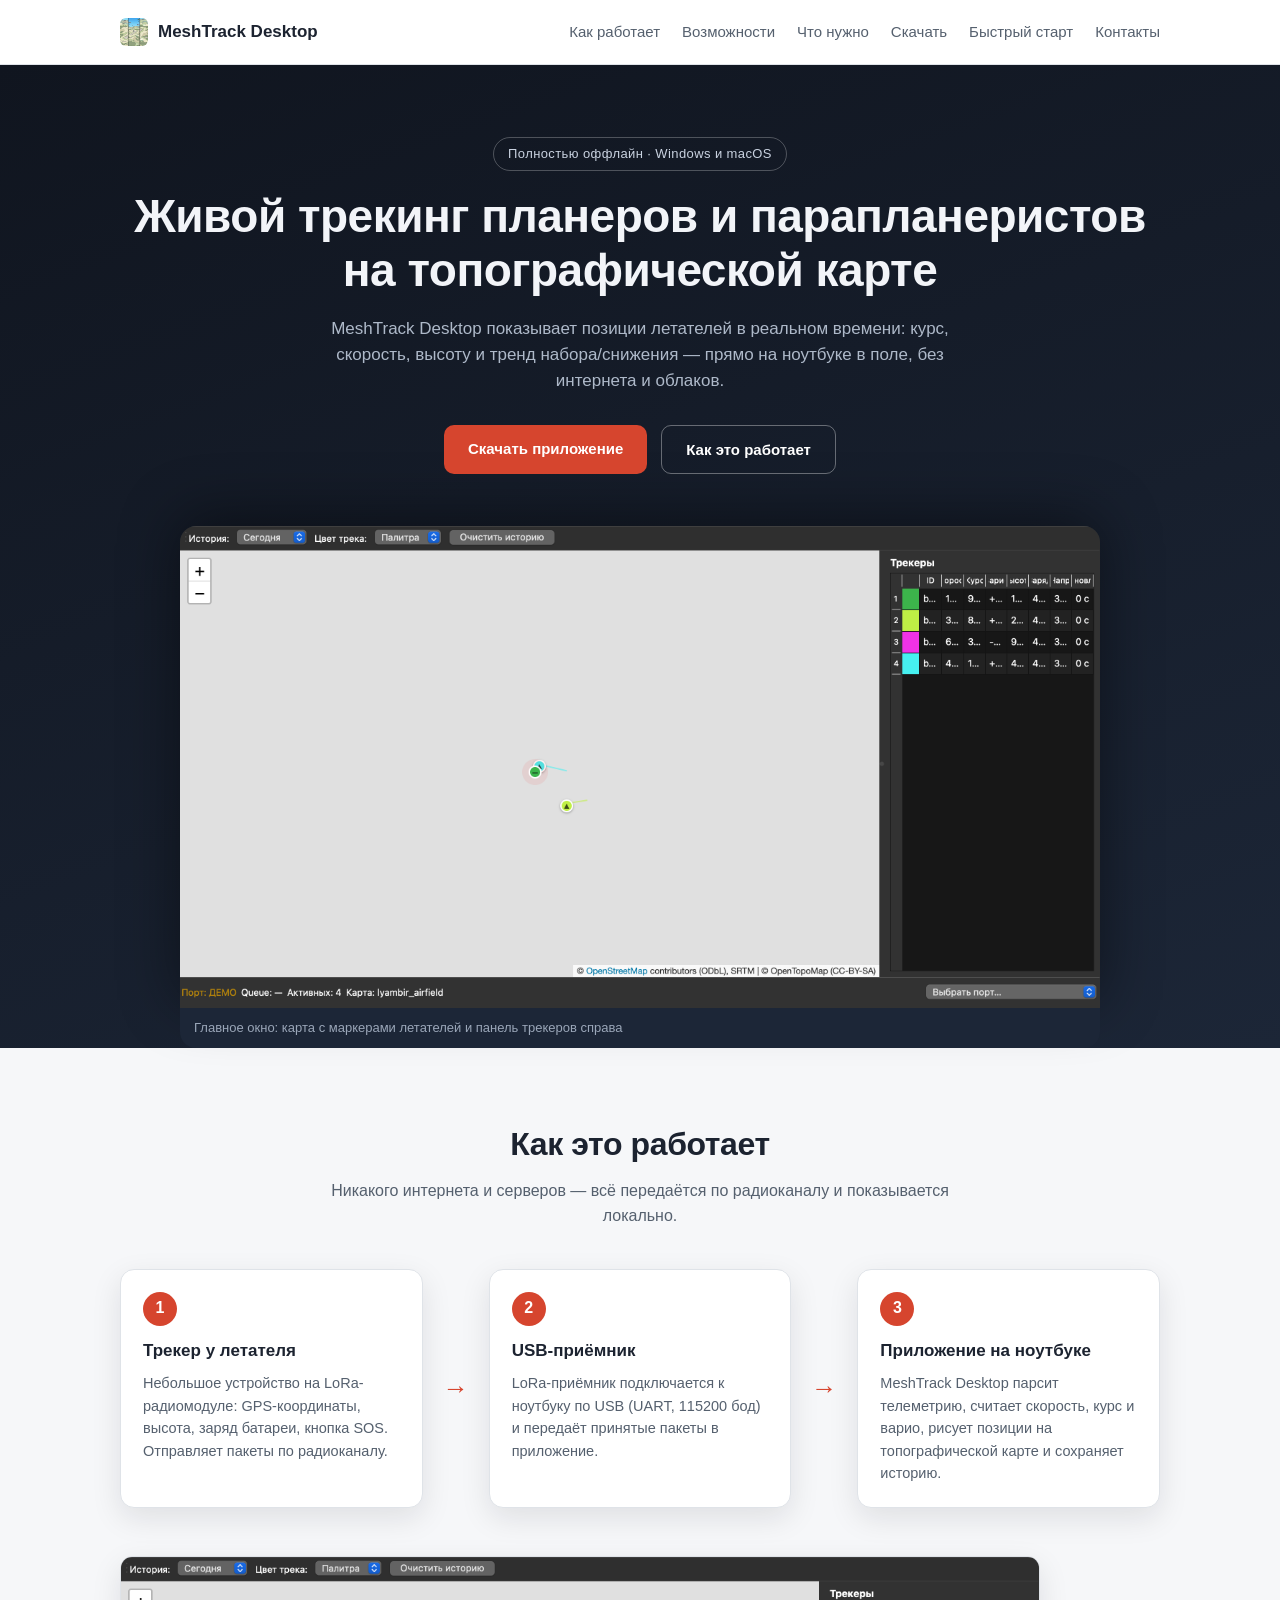
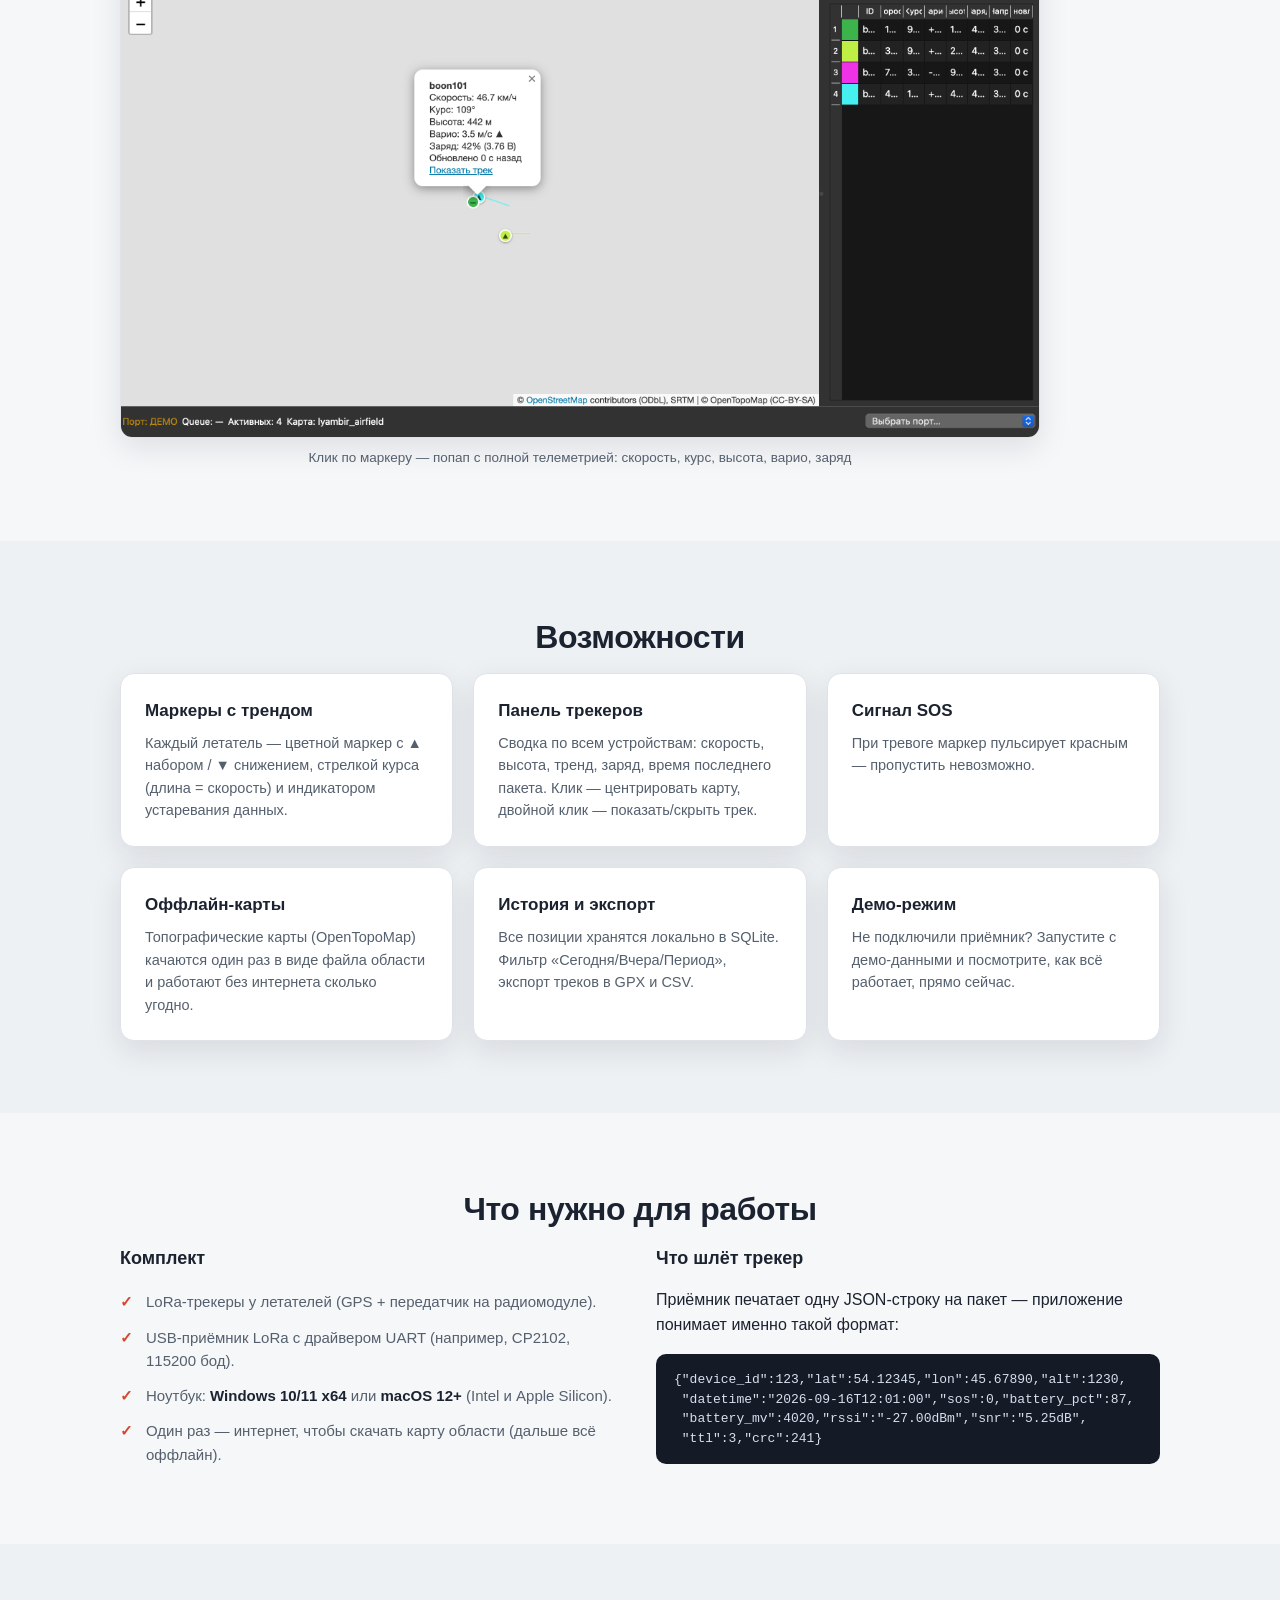
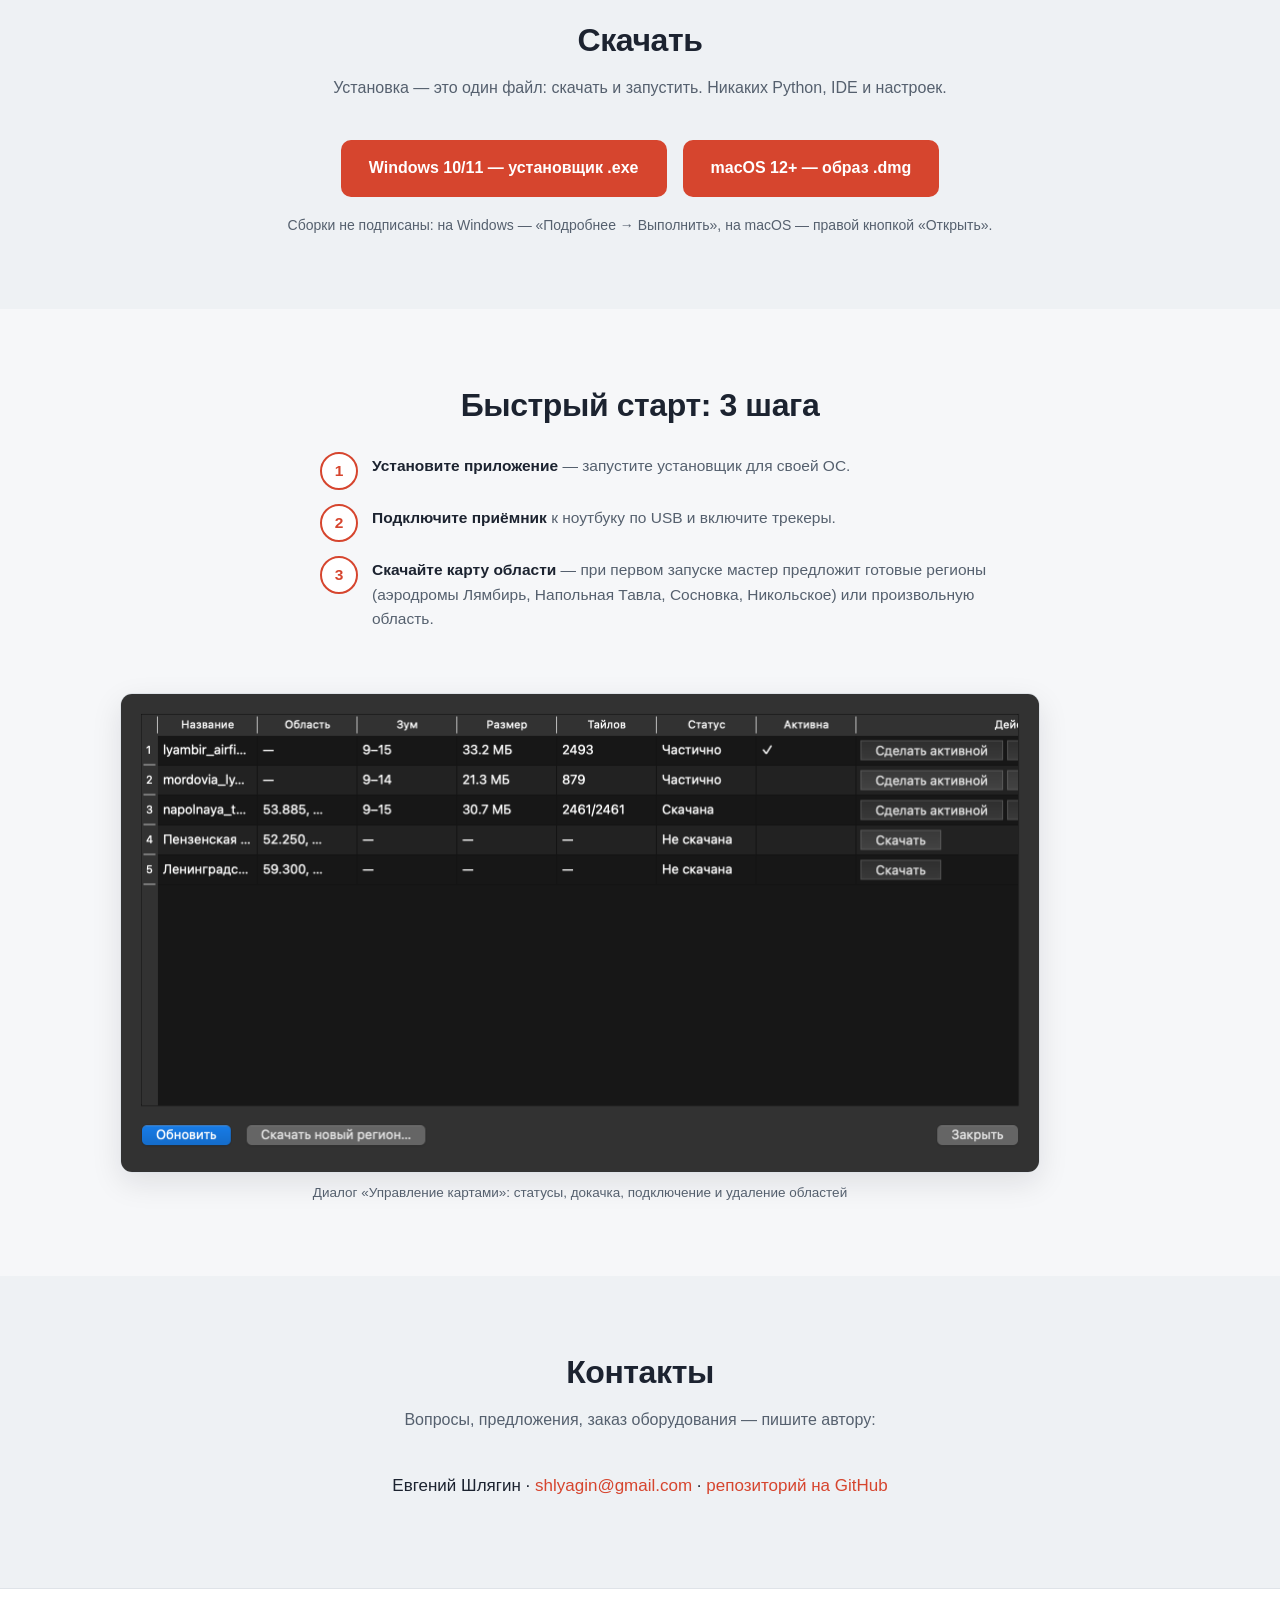
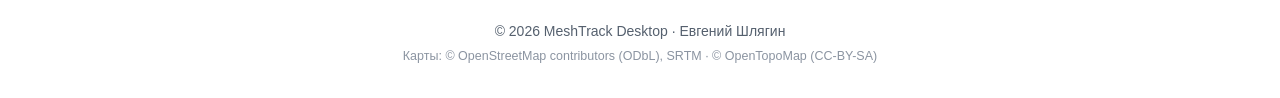
==== site/index.html @ 31c6f2fb "docs(site): лендинг проекта + скрипт пересъёмки скриншотов - site/: статический одностраничный ленди" ====
<!DOCTYPE html>
<html lang="ru">
<head>
<meta charset="utf-8">
<meta name="viewport" content="width=device-width, initial-scale=1">
<title>MeshTrack Desktop — живой трекинг планеров и парапланеристов</title>
<meta name="description" content="Оффлайн-приложение для живого трекинга планеров и парапланеристов: LoRa-приёмник по USB, топографическая карта, курс, скорость, высота, тренд набора/снижения, история полётов.">
<link rel="icon" type="image/png" href="assets/img/favicon.png">
<link rel="stylesheet" href="assets/style.css">
</head>
<body>

<header class="site-header" id="top">
  <nav class="nav container">
    <a class="brand" href="#top">
      <img src="assets/img/favicon.png" alt="" width="28" height="28">
      <span>MeshTrack&nbsp;Desktop</span>
    </a>
    <button class="nav-toggle" id="nav-toggle" aria-label="Меню" aria-expanded="false">
      <span></span><span></span><span></span>
    </button>
    <ul class="nav-links" id="nav-links">
      <li><a href="#how">Как работает</a></li>
      <li><a href="#features">Возможности</a></li>
      <li><a href="#requirements">Что нужно</a></li>
      <li><a href="#download">Скачать</a></li>
      <li><a href="#quickstart">Быстрый старт</a></li>
      <li><a href="#contacts">Контакты</a></li>
    </ul>
  </nav>
</header>

<section class="hero">
  <div class="container">
    <p class="hero-tag">Полностью оффлайн · Windows и macOS</p>
    <h1>Живой трекинг планеров и парапланеристов<br>на топографической карте</h1>
    <p class="hero-sub">
      MeshTrack Desktop показывает позиции летателей в реальном времени:
      курс, скорость, высоту и тренд набора/снижения — прямо на ноутбуке
      в поле, без интернета и облаков.
    </p>
    <div class="hero-actions">
      <a class="btn btn-primary" href="#download">Скачать приложение</a>
      <a class="btn btn-ghost" href="#how">Как это работает</a>
    </div>
    <figure class="hero-shot">
      <img src="assets/img/main.png"
           alt="Главное окно MeshTrack: карта с маркерами летателей и панель трекеров справа"
           loading="eager" width="2560" height="1340">
      <figcaption>Главное окно: карта с маркерами летателей и панель трекеров справа</figcaption>
    </figure>
  </div>
</section>

<section class="section" id="how">
  <div class="container">
    <h2>Как это работает</h2>
    <p class="section-sub">Никакого интернета и серверов — всё передаётся по радиоканалу и показывается локально.</p>

    <div class="flow">
      <div class="flow-step">
        <div class="flow-num">1</div>
        <h3>Трекер у летателя</h3>
        <p>Небольшое устройство на LoRa-радиомодуле: GPS-координаты, высота, заряд батареи, кнопка SOS. Отправляет пакеты по радиоканалу.</p>
      </div>
      <div class="flow-arrow" aria-hidden="true">→</div>
      <div class="flow-step">
        <div class="flow-num">2</div>
        <h3>USB-приёмник</h3>
        <p>LoRa-приёмник подключается к ноутбуку по USB (UART, 115200 бод) и передаёт принятые пакеты в приложение.</p>
      </div>
      <div class="flow-arrow" aria-hidden="true">→</div>
      <div class="flow-step">
        <div class="flow-num">3</div>
        <h3>Приложение на ноутбуке</h3>
        <p>MeshTrack Desktop парсит телеметрию, считает скорость, курс и варио, рисует позиции на топографической карте и сохраняет историю.</p>
      </div>
    </div>

    <figure class="shot">
      <img src="assets/img/popup.png"
           alt="Попап трекера: скорость, курс, высота, варио, заряд батареи"
           loading="lazy" width="2560" height="1340">
      <figcaption>Клик по маркеру — попап с полной телеметрией: скорость, курс, высота, варио, заряд</figcaption>
    </figure>
  </div>
</section>

<section class="section section-alt" id="features">
  <div class="container">
    <h2>Возможности</h2>
    <div class="cards">
      <div class="card">
        <h3>Маркеры с трендом</h3>
        <p>Каждый летатель — цветной маркер с ▲ набором / ▼ снижением, стрелкой курса (длина = скорость) и индикатором устаревания данных.</p>
      </div>
      <div class="card">
        <h3>Панель трекеров</h3>
        <p>Сводка по всем устройствам: скорость, высота, тренд, заряд, время последнего пакета. Клик — центрировать карту, двойной клик — показать/скрыть трек.</p>
      </div>
      <div class="card">
        <h3>Сигнал SOS</h3>
        <p>При тревоге маркер пульсирует красным — пропустить невозможно.</p>
      </div>
      <div class="card">
        <h3>Оффлайн-карты</h3>
        <p>Топографические карты (OpenTopoMap) качаются один раз в виде файла области и работают без интернета сколько угодно.</p>
      </div>
      <div class="card">
        <h3>История и экспорт</h3>
        <p>Все позиции хранятся локально в SQLite. Фильтр «Сегодня/Вчера/Период», экспорт треков в GPX и CSV.</p>
      </div>
      <div class="card">
        <h3>Демо-режим</h3>
        <p>Не подключили приёмник? Запустите с демо-данными и посмотрите, как всё работает, прямо сейчас.</p>
      </div>
    </div>
  </div>
</section>

<section class="section" id="requirements">
  <div class="container">
    <h2>Что нужно для работы</h2>
    <div class="two-col">
      <div>
        <h3>Комплект</h3>
        <ul class="checklist">
          <li>LoRa-трекеры у летателей (GPS + передатчик на радиомодуле).</li>
          <li>USB-приёмник LoRa с драйвером UART (например, CP2102, 115200 бод).</li>
          <li>Ноутбук: <strong>Windows 10/11 x64</strong> или <strong>macOS 12+</strong> (Intel и Apple Silicon).</li>
          <li>Один раз — интернет, чтобы скачать карту области (дальше всё оффлайн).</li>
        </ul>
      </div>
      <div>
        <h3>Что шлёт трекер</h3>
        <p>Приёмник печатает одну JSON-строку на пакет — приложение понимает именно такой формат:</p>
        <pre class="code"><code>{"device_id":123,"lat":54.12345,"lon":45.67890,"alt":1230,
 "datetime":"2026-09-16T12:01:00","sos":0,"battery_pct":87,
 "battery_mv":4020,"rssi":"-27.00dBm","snr":"5.25dB",
 "ttl":3,"crc":241}</code></pre>
      </div>
    </div>
  </div>
</section>

<section class="section section-alt" id="download">
  <div class="container">
    <h2>Скачать</h2>
    <p class="section-sub">Установка — это один файл: скачать и запустить. Никаких Python, IDE и настроек.</p>
    <div class="download-grid">
      <a class="btn btn-primary btn-big" href="https://github.com/Udj13/meshtrack-desktop/releases" target="_blank" rel="noopener">
        Windows 10/11&nbsp;— установщик&nbsp;.exe
      </a>
      <a class="btn btn-primary btn-big" href="https://github.com/Udj13/meshtrack-desktop/releases" target="_blank" rel="noopener">
        macOS 12+&nbsp;— образ&nbsp;.dmg
      </a>
    </div>
    <p class="note">Сборки не подписаны: на Windows — «Подробнее&nbsp;→&nbsp;Выполнить», на macOS — правой кнопкой «Открыть».</p>
  </div>
</section>

<section class="section" id="quickstart">
  <div class="container">
    <h2>Быстрый старт: 3 шага</h2>
    <ol class="steps">
      <li><strong>Установите приложение</strong> — запустите установщик для своей ОС.</li>
      <li><strong>Подключите приёмник</strong> к ноутбуку по USB и включите трекеры.</li>
      <li><strong>Скачайте карту области</strong> — при первом запуске мастер предложит готовые регионы (аэродромы Лямбирь, Напольная Тавла, Сосновка, Никольское) или произвольную область.</li>
    </ol>
    <figure class="shot">
      <img src="assets/img/maps.png"
           alt="Диалог управления картами: статусы загрузки, размер, число тайлов"
           loading="lazy" width="1840" height="960">
      <figcaption>Диалог «Управление картами»: статусы, докачка, подключение и удаление областей</figcaption>
    </figure>
  </div>
</section>

<section class="section section-alt" id="contacts">
  <div class="container">
    <h2>Контакты</h2>
    <p class="section-sub">Вопросы, предложения, заказ оборудования — пишите автору:</p>
    <p class="contacts">
      Евгений Шлягин ·
      <a href="mailto:shlyagin@gmail.com">shlyagin@gmail.com</a> ·
      <a href="https://github.com/Udj13/meshtrack-desktop" target="_blank" rel="noopener">репозиторий на GitHub</a>
    </p>
  </div>
</section>

<footer class="site-footer">
  <div class="container">
    <p>© 2026 MeshTrack Desktop · Евгений Шлягин</p>
    <p class="attribution">Карты: © OpenStreetMap contributors (ODbL), SRTM · © OpenTopoMap (CC-BY-SA)</p>
  </div>
</footer>

<script src="assets/app.js"></script>
</body>
</html>
---- site/assets/style.css ----
:root {
  --bg: #f6f7f9;
  --bg-alt: #eef1f4;
  --ink: #1c2330;
  --ink-soft: #55606e;
  --accent: #d6452e;
  --accent-dark: #b83824;
  --line: #dfe3e8;
  --hero-from: #10151f;
  --hero-to: #1c2637;
  --card-bg: #ffffff;
  --radius: 14px;
  --shadow: 0 10px 30px rgba(16, 21, 31, 0.10);
}

* { box-sizing: border-box; }

html {
  scroll-behavior: smooth;
  scroll-padding-top: 76px;
}

body {
  margin: 0;
  font-family: -apple-system, BlinkMacSystemFont, "Segoe UI", Roboto,
    "Helvetica Neue", Arial, sans-serif;
  color: var(--ink);
  background: var(--bg);
  line-height: 1.55;
}

.container { max-width: 1080px; margin: 0 auto; padding: 0 20px; }

/* ---------- Шапка ---------- */

.site-header {
  position: sticky;
  top: 0;
  z-index: 50;
  background: rgba(255, 255, 255, 0.92);
  backdrop-filter: blur(8px);
  border-bottom: 1px solid var(--line);
}

.nav {
  display: flex;
  align-items: center;
  justify-content: space-between;
  height: 64px;
}

.brand {
  display: inline-flex;
  align-items: center;
  gap: 10px;
  font-weight: 700;
  font-size: 17px;
  color: var(--ink);
  text-decoration: none;
}

.brand img { border-radius: 6px; }

.nav-links {
  display: flex;
  gap: 22px;
  list-style: none;
  margin: 0;
  padding: 0;
}

.nav-links a {
  color: var(--ink-soft);
  text-decoration: none;
  font-size: 15px;
  font-weight: 500;
}

.nav-links a:hover { color: var(--accent); }

.nav-toggle {
  display: none;
  flex-direction: column;
  gap: 4px;
  background: none;
  border: 0;
  padding: 6px;
  cursor: pointer;
}

.nav-toggle span {
  width: 22px;
  height: 2px;
  background: var(--ink);
  border-radius: 2px;
}

/* ---------- Hero ---------- */

.hero {
  background: linear-gradient(160deg, var(--hero-from), var(--hero-to));
  color: #f2f4f8;
  padding: 72px 0 0;
  text-align: center;
}

.hero-tag {
  display: inline-block;
  margin: 0 0 18px;
  padding: 6px 14px;
  border: 1px solid rgba(255, 255, 255, 0.25);
  border-radius: 999px;
  font-size: 13px;
  letter-spacing: 0.4px;
  color: #c9d2e0;
}

.hero h1 {
  margin: 0 0 18px;
  font-size: clamp(28px, 4.5vw, 46px);
  line-height: 1.18;
  letter-spacing: -0.5px;
}

.hero-sub {
  max-width: 640px;
  margin: 0 auto 30px;
  font-size: 17px;
  color: #aeb9c9;
}

.hero-actions {
  display: flex;
  gap: 14px;
  justify-content: center;
  flex-wrap: wrap;
  margin-bottom: 52px;
}

.btn {
  display: inline-block;
  padding: 12px 24px;
  border-radius: 10px;
  font-size: 15px;
  font-weight: 600;
  text-decoration: none;
  transition: background 0.15s, transform 0.15s;
}

.btn:hover { transform: translateY(-1px); }

.btn-primary { background: var(--accent); color: #fff; }
.btn-primary:hover { background: var(--accent-dark); }

.btn-ghost {
  border: 1px solid rgba(255, 255, 255, 0.35);
  color: #fff;
}

.btn-ghost:hover { background: rgba(255, 255, 255, 0.1); }

.btn-big { padding: 16px 28px; font-size: 16px; }

.hero-shot { margin: 0 auto; max-width: 960px; padding: 0 20px; }
.hero-shot img {
  display: block;
  width: 100%;
  height: auto;
  border-radius: 16px 16px 0 0;
  box-shadow: 0 -8px 60px rgba(0, 0, 0, 0.45);
}
.hero-shot figcaption {
  padding: 10px 14px;
  background: var(--hero-to);
  color: #9aa6b8;
  font-size: 13px;
  text-align: left;
  border-radius: 0 0 16px 16px;
}

/* ---------- Секции ---------- */

.section { padding: 72px 0; }
.section-alt { background: var(--bg-alt); }

.section h2 {
  margin: 0 0 10px;
  font-size: clamp(24px, 3vw, 32px);
  letter-spacing: -0.4px;
  text-align: center;
}

.section-sub {
  margin: 0 auto 40px;
  max-width: 620px;
  text-align: center;
  color: var(--ink-soft);
}

/* Как работает */

.flow {
  display: grid;
  grid-template-columns: 1fr auto 1fr auto 1fr;
  gap: 20px;
  align-items: stretch;
  margin: 0 0 48px;
}

.flow-step {
  background: var(--card-bg);
  border: 1px solid var(--line);
  border-radius: var(--radius);
  padding: 22px;
  box-shadow: var(--shadow);
}

.flow-num {
  width: 34px;
  height: 34px;
  border-radius: 50%;
  background: var(--accent);
  color: #fff;
  font-weight: 700;
  display: flex;
  align-items: center;
  justify-content: center;
  margin-bottom: 12px;
}

.flow-step h3 { margin: 0 0 8px; font-size: 17px; }
.flow-step p { margin: 0; font-size: 14.5px; color: var(--ink-soft); }

.flow-arrow {
  display: flex;
  align-items: center;
  font-size: 26px;
  color: var(--accent);
}

/* Карточки */

.cards {
  display: grid;
  grid-template-columns: repeat(3, 1fr);
  gap: 20px;
}

.card {
  background: var(--card-bg);
  border: 1px solid var(--line);
  border-radius: var(--radius);
  padding: 24px;
  box-shadow: var(--shadow);
}

.card h3 { margin: 0 0 8px; font-size: 17px; }
.card p { margin: 0; font-size: 14.5px; color: var(--ink-soft); }

/* Что нужно */

.two-col {
  display: grid;
  grid-template-columns: 1fr 1fr;
  gap: 32px;
}

.two-col h3 { margin: 0 0 12px; font-size: 18px; }

.checklist {
  margin: 0;
  padding: 0;
  list-style: none;
}

.checklist li {
  position: relative;
  padding: 6px 0 6px 26px;
  color: var(--ink-soft);
  font-size: 15px;
}

.checklist li::before {
  content: "✓";
  position: absolute;
  left: 0;
  color: var(--accent);
  font-weight: 700;
}

.checklist strong { color: var(--ink); }

.code {
  background: #141a26;
  color: #d7e0ee;
  border-radius: 10px;
  padding: 16px 18px;
  font-size: 13px;
  line-height: 1.5;
  overflow-x: auto;
  margin: 14px 0 0;
}

.code code { font-family: ui-monospace, SFMono-Regular, Menlo, Consolas, monospace; }

/* Скачать */

.download-grid {
  display: flex;
  gap: 16px;
  justify-content: center;
  flex-wrap: wrap;
  margin-bottom: 18px;
}

.note { text-align: center; color: var(--ink-soft); font-size: 14px; margin: 0; }

/* Шаги */

.steps {
  max-width: 720px;
  margin: 0 auto 48px;
  counter-reset: step;
}

.steps li {
  counter-increment: step;
  position: relative;
  padding: 14px 0 14px 52px;
  font-size: 15.5px;
  color: var(--ink-soft);
  list-style: none;
}

.steps li strong { color: var(--ink); }

.steps li::before {
  content: counter(step);
  position: absolute;
  left: 0;
  top: 12px;
  width: 34px;
  height: 34px;
  border-radius: 50%;
  background: var(--card-bg);
  border: 2px solid var(--accent);
  color: var(--accent);
  font-weight: 700;
  display: flex;
  align-items: center;
  justify-content: center;
}

/* Скриншоты */

.shot {
  margin: 0;
  max-width: 920px;
}

.shot img {
  display: block;
  width: 100%;
  height: auto;
  border-radius: 12px;
  border: 1px solid var(--line);
  box-shadow: var(--shadow);
}

.shot figcaption {
  margin-top: 10px;
  font-size: 13.5px;
  color: var(--ink-soft);
  text-align: center;
}

/* Контакты */

.contacts {
  text-align: center;
  font-size: 17px;
}

.contacts a { color: var(--accent); text-decoration: none; }
.contacts a:hover { text-decoration: underline; }

/* Подвал */

.site-footer {
  border-top: 1px solid var(--line);
  background: #fff;
  padding: 28px 0;
  text-align: center;
  color: var(--ink-soft);
  font-size: 14px;
}

.site-footer p { margin: 4px 0; }

.attribution { font-size: 12.5px; color: #8b94a1; }

/* Появление при скролле */

.reveal {
  opacity: 0;
  transform: translateY(14px);
  transition: opacity 0.5s ease, transform 0.5s ease;
}

.reveal.visible { opacity: 1; transform: none; }

/* ---------- Адаптив ---------- */

@media (max-width: 960px) {
  .cards { grid-template-columns: repeat(2, 1fr); }
  .flow { grid-template-columns: 1fr; gap: 12px; }
  .flow-arrow { justify-content: center; transform: rotate(90deg); }
  .two-col { grid-template-columns: 1fr; }
}

@media (max-width: 700px) {
  .nav-toggle { display: flex; }

  .nav-links {
    position: absolute;
    top: 64px;
    left: 0;
    right: 0;
    flex-direction: column;
    gap: 0;
    background: #fff;
    border-bottom: 1px solid var(--line);
    padding: 8px 20px 14px;
    display: none;
  }

  .nav-links.open { display: flex; }
  .nav-links a { display: block; padding: 10px 0; }

  .cards { grid-template-columns: 1fr; }
  .hero { padding-top: 48px; }
  .section { padding: 56px 0; }
}

@media (prefers-reduced-motion: reduce) {
  html { scroll-behavior: auto; }
  .reveal { opacity: 1; transform: none; transition: none; }
}
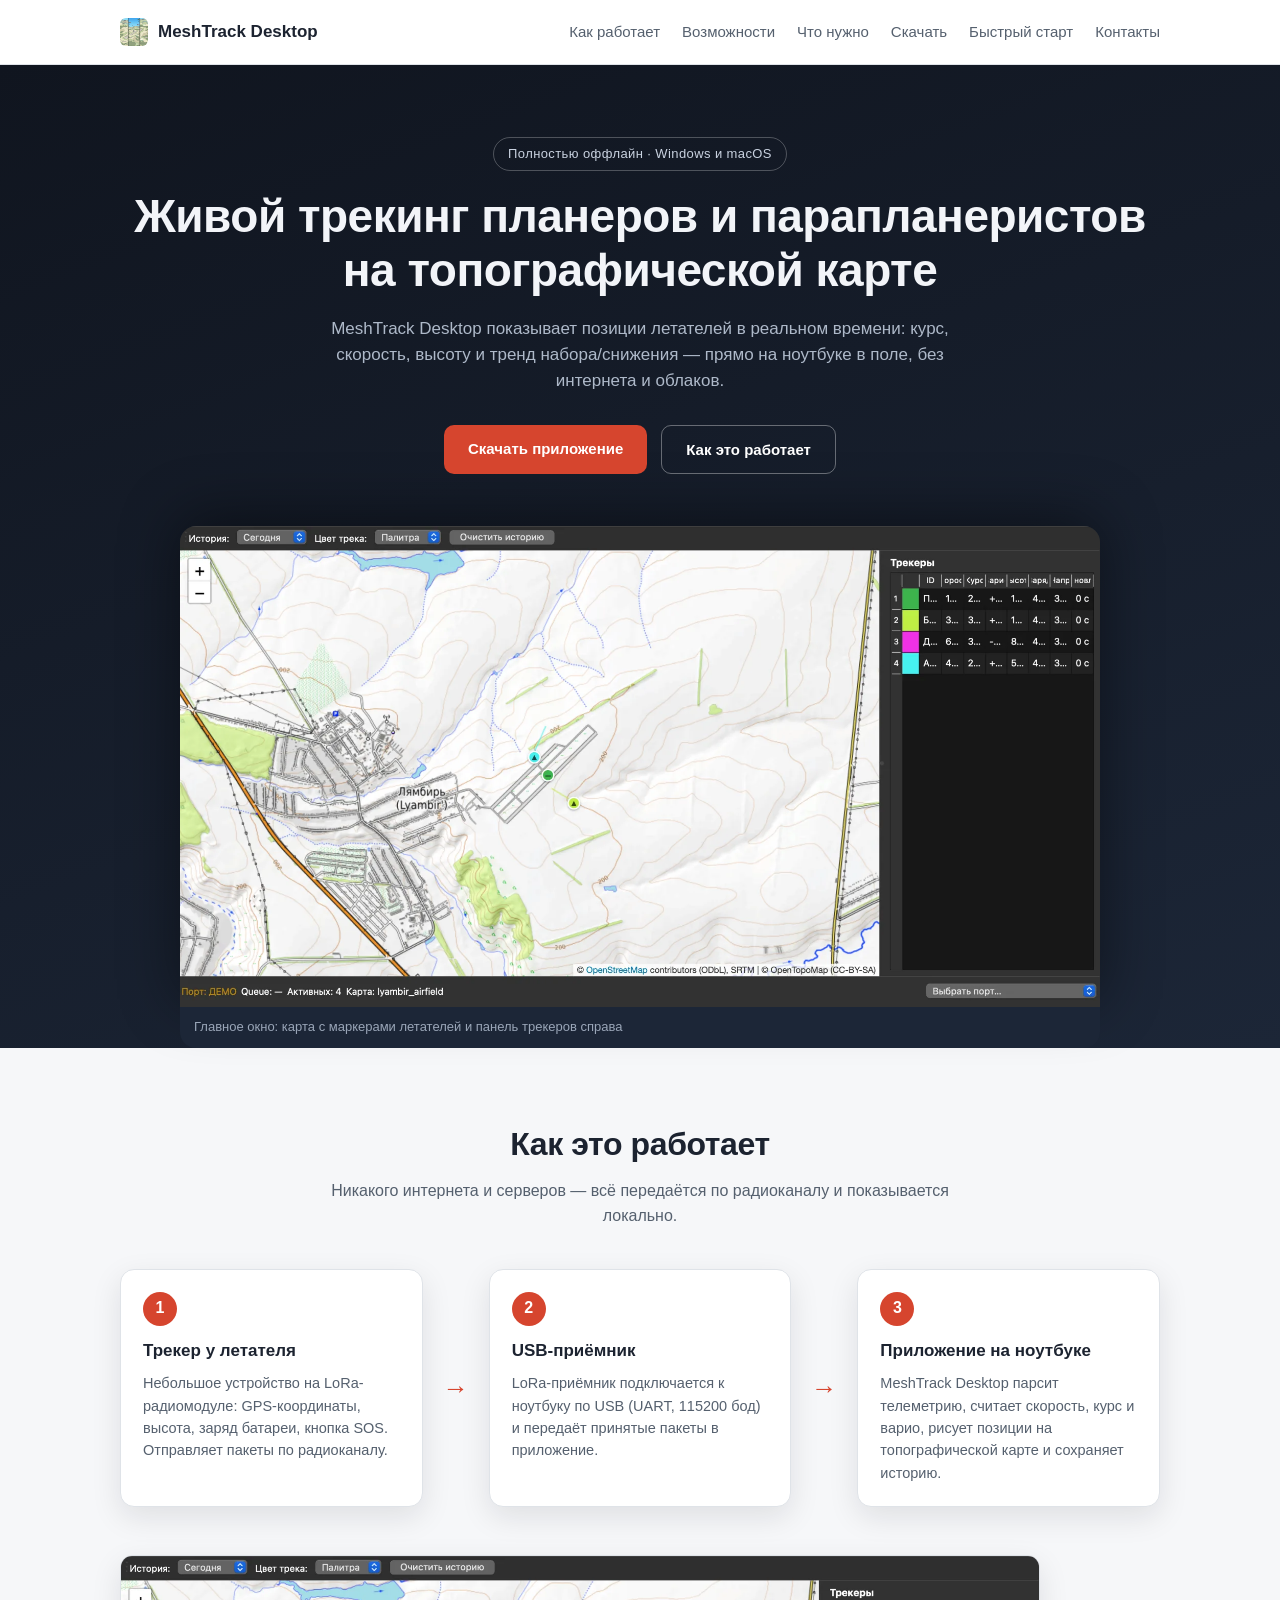
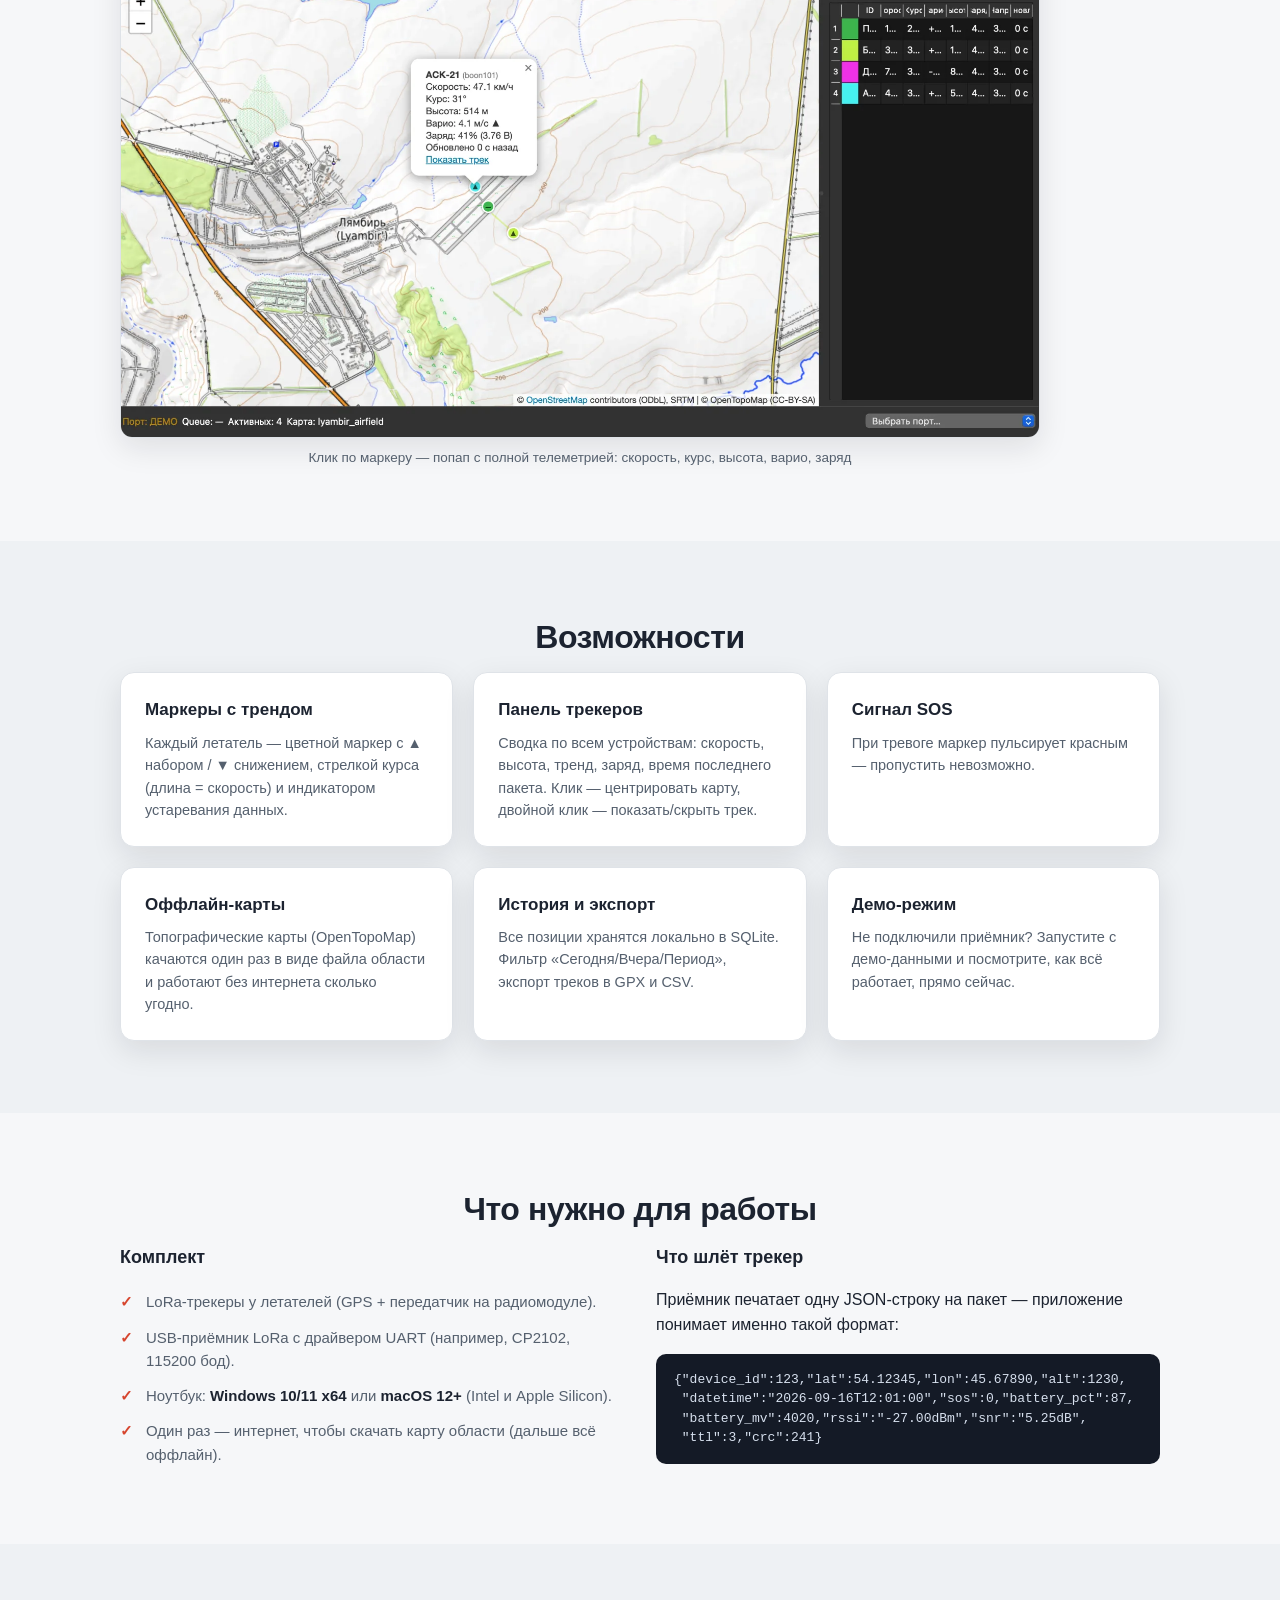
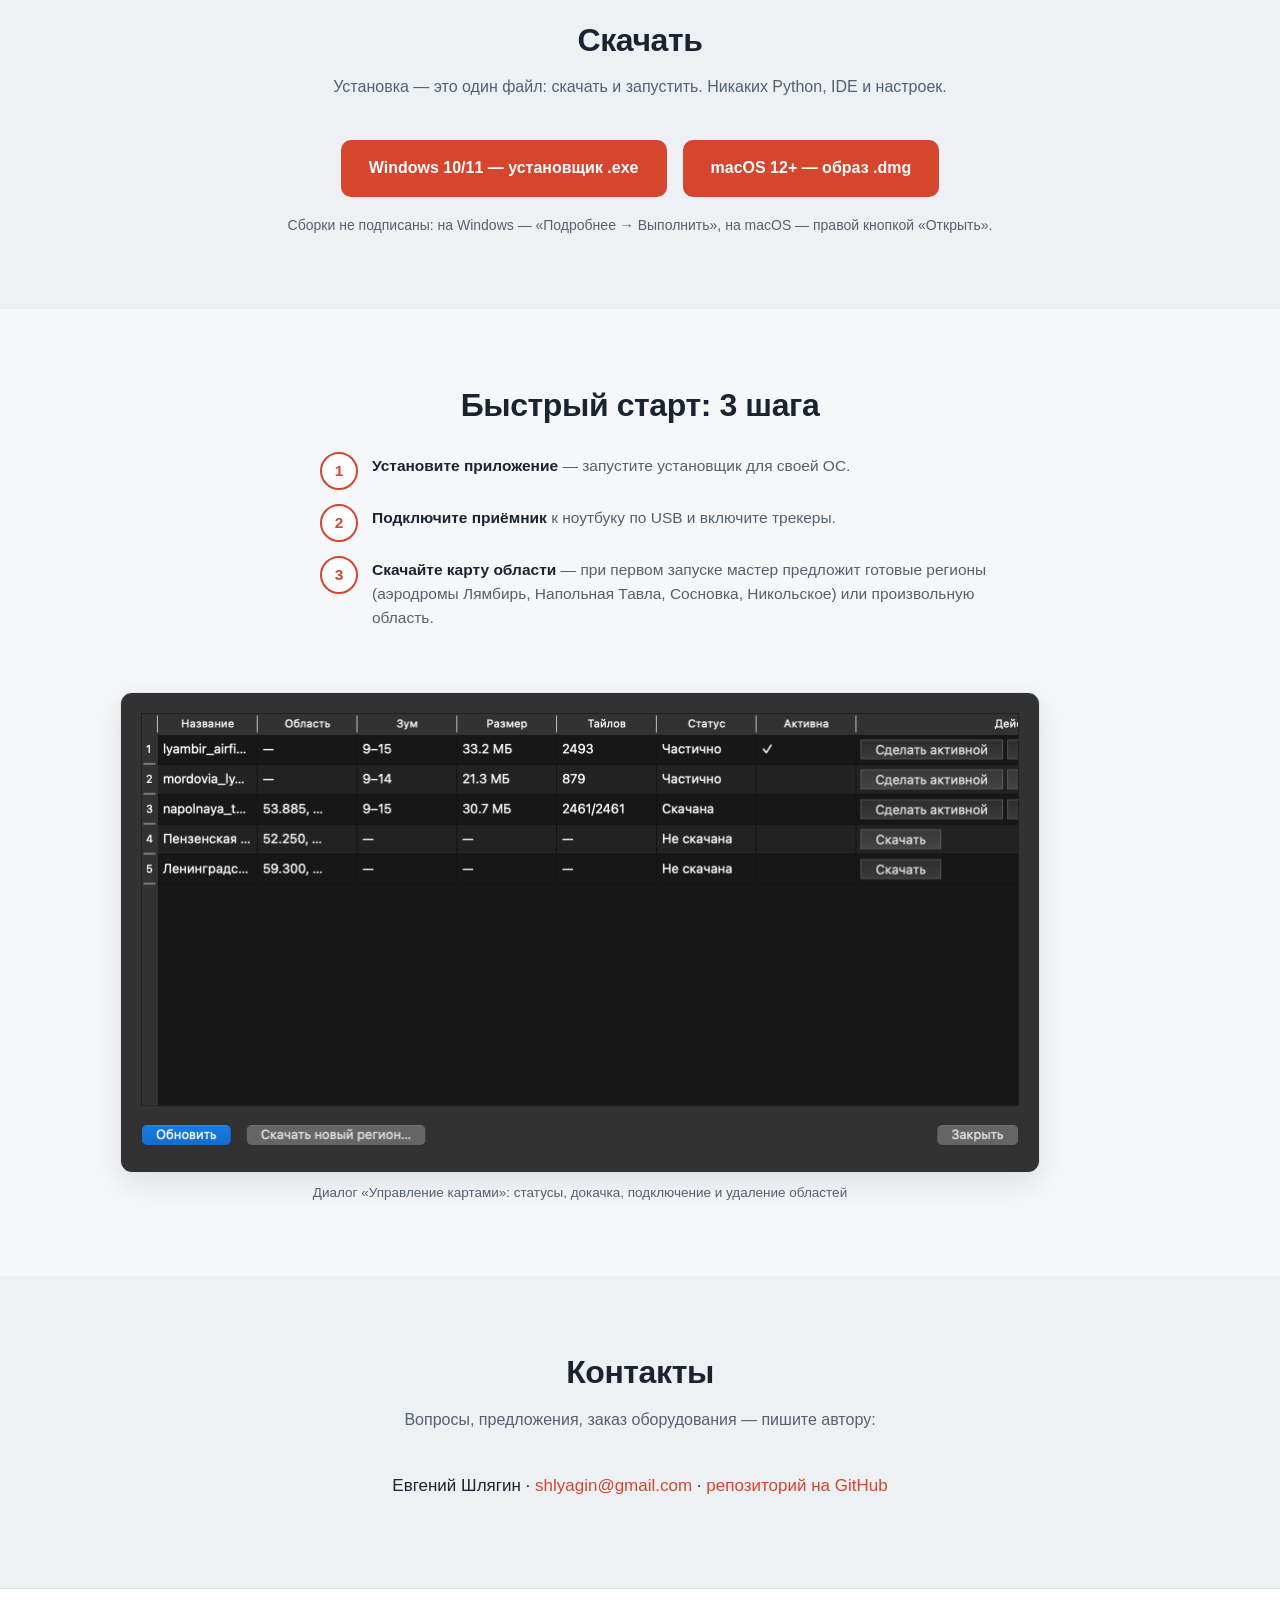
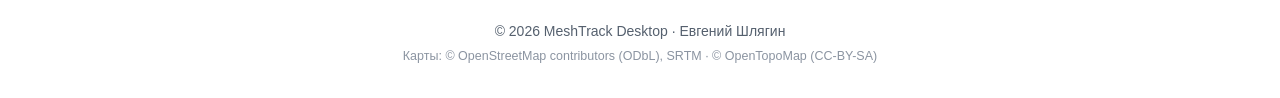
==== commit 7fcb6231: "fix(site): карта на скриншотах + имена трекеров в демо - tools/screenshot.py: регистрация схемы map:" ====
--- a/site/index.html
+++ b/site/index.html
@@ -44,9 +44,9 @@
       <a class="btn btn-ghost" href="#how">Как это работает</a>
     </div>
     <figure class="hero-shot">
-      <img src="assets/img/main.png"
+      <img src="assets/img/main.webp"
            alt="Главное окно MeshTrack: карта с маркерами летателей и панель трекеров справа"
-           loading="eager" width="2560" height="1340">
+           loading="eager" width="1800" height="942">
       <figcaption>Главное окно: карта с маркерами летателей и панель трекеров справа</figcaption>
     </figure>
   </div>
@@ -78,9 +78,9 @@
     </div>
 
     <figure class="shot">
-      <img src="assets/img/popup.png"
+      <img src="assets/img/popup.webp"
            alt="Попап трекера: скорость, курс, высота, варио, заряд батареи"
-           loading="lazy" width="2560" height="1340">
+           loading="lazy" width="1800" height="942">
       <figcaption>Клик по маркеру — попап с полной телеметрией: скорость, курс, высота, варио, заряд</figcaption>
     </figure>
   </div>
